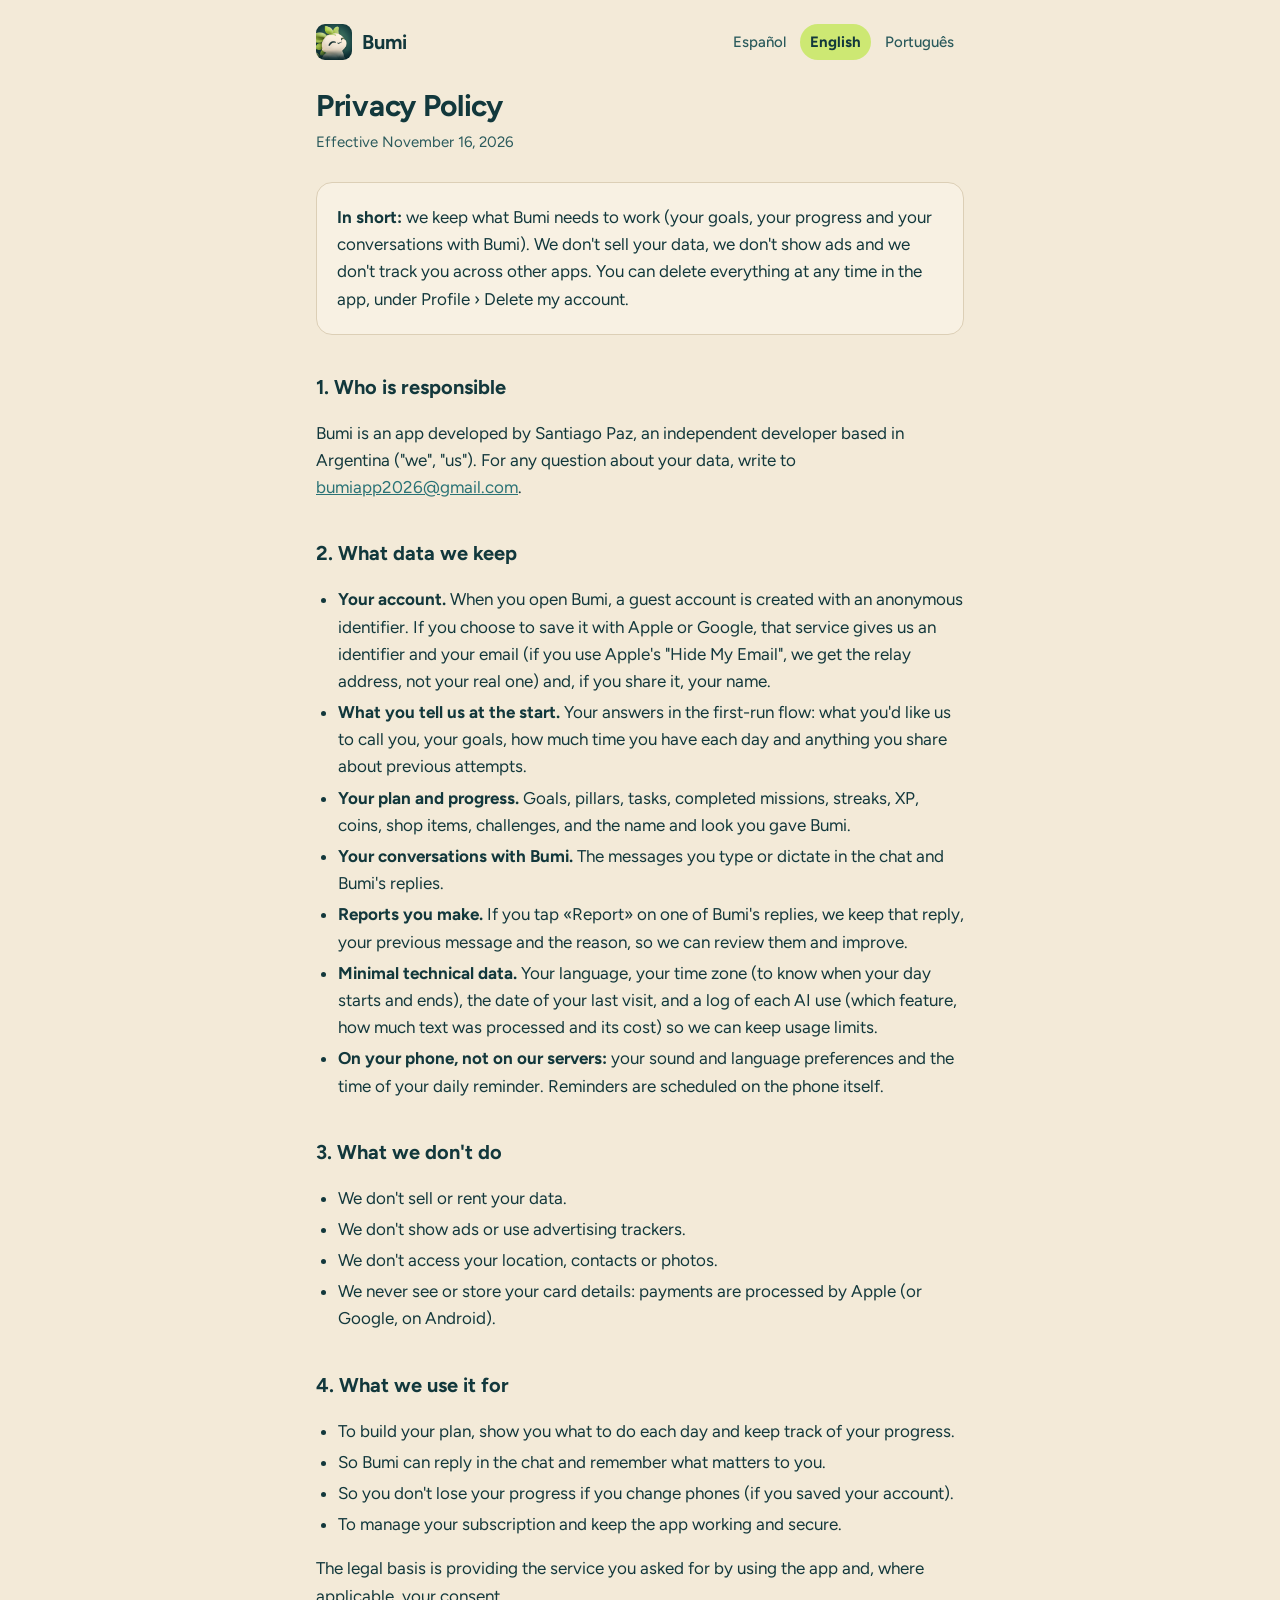
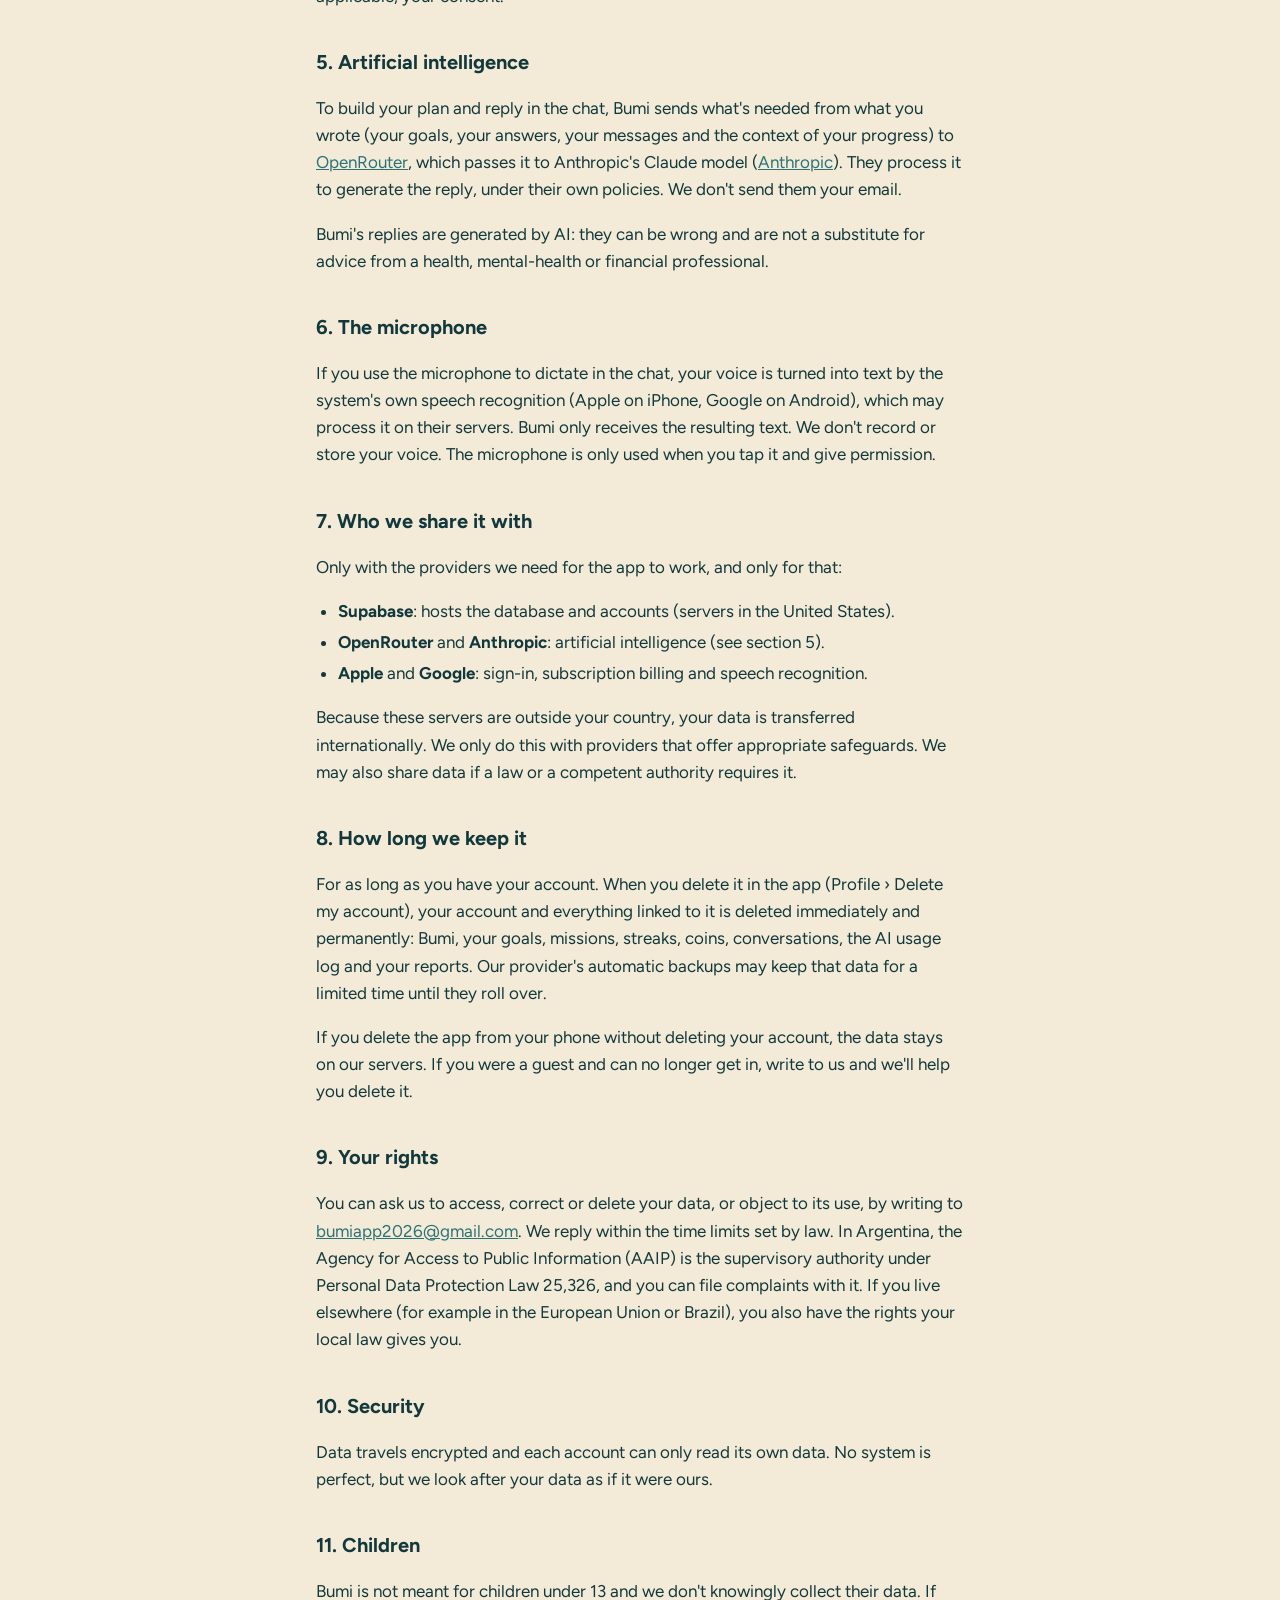
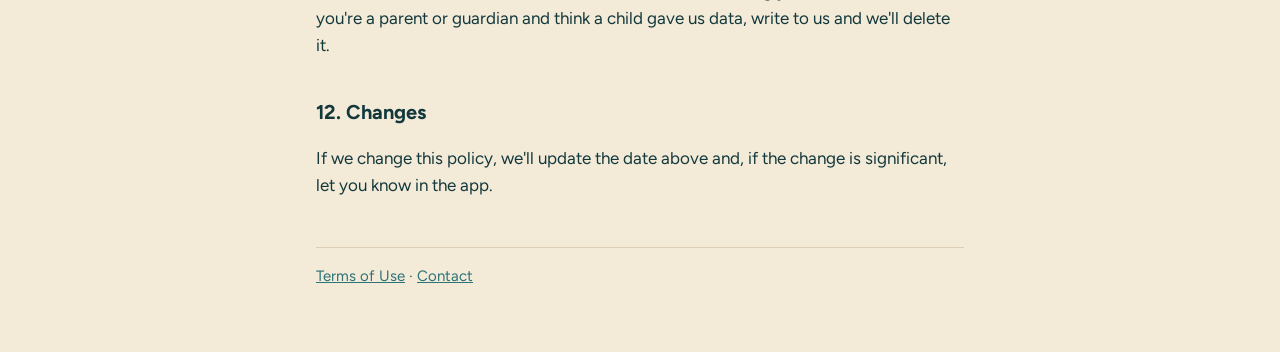
==== en/privacy.html @ 55756a50 "Términos de uso y Política de privacidad de Bumi (es/en/pt)" ====
<!doctype html>
<html lang="en">
<head>
<meta charset="utf-8">
<meta name="viewport" content="width=device-width, initial-scale=1">
<title>Privacy Policy · Bumi</title>
<meta name="description" content="What data Bumi keeps, why, for how long and how to delete it.">
<link rel="preconnect" href="https://fonts.googleapis.com">
<link rel="preconnect" href="https://fonts.gstatic.com" crossorigin>
<link href="https://fonts.googleapis.com/css2?family=Figtree:wght@400;500;700&display=swap" rel="stylesheet">
<link rel="stylesheet" href="../estilo.css">
<link rel="icon" href="../icono.png">
<link rel="alternate" hreflang="es" href="../es/privacidad.html">
<link rel="alternate" hreflang="pt" href="../pt/privacidade.html">
</head>
<body>
<main>
<header>
  <a class="marca" href="../index.html"><img src="../icono.png" alt="">Bumi</a>
  <nav class="idiomas" aria-label="Language">
    <a href="../es/privacidad.html" lang="es">Español</a>
    <a href="privacy.html" aria-current="true" lang="en">English</a>
    <a href="../pt/privacidade.html" lang="pt">Português</a>
  </nav>
</header>

<h1>Privacy Policy</h1>
<p class="vigencia">Effective November 16, 2026</p>

<div class="resumen">
<p><strong>In short:</strong> we keep what Bumi needs to work (your goals, your progress and your conversations with Bumi). We don't sell your data, we don't show ads and we don't track you across other apps. You can delete everything at any time in the app, under Profile › Delete my account.</p>
</div>

<h2>1. Who is responsible</h2>
<p>Bumi is an app developed by Santiago Paz, an independent developer based in Argentina ("we", "us"). For any question about your data, write to <a href="mailto:bumiapp2026@gmail.com">bumiapp2026@gmail.com</a>.</p>

<h2>2. What data we keep</h2>
<ul>
  <li><strong>Your account.</strong> When you open Bumi, a guest account is created with an anonymous identifier. If you choose to save it with Apple or Google, that service gives us an identifier and your email (if you use Apple's "Hide My Email", we get the relay address, not your real one) and, if you share it, your name.</li>
  <li><strong>What you tell us at the start.</strong> Your answers in the first-run flow: what you'd like us to call you, your goals, how much time you have each day and anything you share about previous attempts.</li>
  <li><strong>Your plan and progress.</strong> Goals, pillars, tasks, completed missions, streaks, XP, coins, shop items, challenges, and the name and look you gave Bumi.</li>
  <li><strong>Your conversations with Bumi.</strong> The messages you type or dictate in the chat and Bumi's replies.</li>
  <li><strong>Reports you make.</strong> If you tap «Report» on one of Bumi's replies, we keep that reply, your previous message and the reason, so we can review them and improve.</li>
  <li><strong>Minimal technical data.</strong> Your language, your time zone (to know when your day starts and ends), the date of your last visit, and a log of each AI use (which feature, how much text was processed and its cost) so we can keep usage limits.</li>
  <li><strong>On your phone, not on our servers:</strong> your sound and language preferences and the time of your daily reminder. Reminders are scheduled on the phone itself.</li>
</ul>

<h2>3. What we don't do</h2>
<ul>
  <li>We don't sell or rent your data.</li>
  <li>We don't show ads or use advertising trackers.</li>
  <li>We don't access your location, contacts or photos.</li>
  <li>We never see or store your card details: payments are processed by Apple (or Google, on Android).</li>
</ul>

<h2>4. What we use it for</h2>
<ul>
  <li>To build your plan, show you what to do each day and keep track of your progress.</li>
  <li>So Bumi can reply in the chat and remember what matters to you.</li>
  <li>So you don't lose your progress if you change phones (if you saved your account).</li>
  <li>To manage your subscription and keep the app working and secure.</li>
</ul>
<p>The legal basis is providing the service you asked for by using the app and, where applicable, your consent.</p>

<h2>5. Artificial intelligence</h2>
<p>To build your plan and reply in the chat, Bumi sends what's needed from what you wrote (your goals, your answers, your messages and the context of your progress) to <a href="https://openrouter.ai/privacy">OpenRouter</a>, which passes it to Anthropic's Claude model (<a href="https://www.anthropic.com/legal/privacy">Anthropic</a>). They process it to generate the reply, under their own policies. We don't send them your email.</p>
<p>Bumi's replies are generated by AI: they can be wrong and are not a substitute for advice from a health, mental-health or financial professional.</p>

<h2>6. The microphone</h2>
<p>If you use the microphone to dictate in the chat, your voice is turned into text by the system's own speech recognition (Apple on iPhone, Google on Android), which may process it on their servers. Bumi only receives the resulting text. We don't record or store your voice. The microphone is only used when you tap it and give permission.</p>

<h2>7. Who we share it with</h2>
<p>Only with the providers we need for the app to work, and only for that:</p>
<ul>
  <li><strong>Supabase</strong>: hosts the database and accounts (servers in the United States).</li>
  <li><strong>OpenRouter</strong> and <strong>Anthropic</strong>: artificial intelligence (see section 5).</li>
  <li><strong>Apple</strong> and <strong>Google</strong>: sign-in, subscription billing and speech recognition.</li>
</ul>
<p>Because these servers are outside your country, your data is transferred internationally. We only do this with providers that offer appropriate safeguards. We may also share data if a law or a competent authority requires it.</p>

<h2>8. How long we keep it</h2>
<p>For as long as you have your account. When you delete it in the app (Profile › Delete my account), your account and everything linked to it is deleted immediately and permanently: Bumi, your goals, missions, streaks, coins, conversations, the AI usage log and your reports. Our provider's automatic backups may keep that data for a limited time until they roll over.</p>
<p>If you delete the app from your phone without deleting your account, the data stays on our servers. If you were a guest and can no longer get in, write to us and we'll help you delete it.</p>

<h2>9. Your rights</h2>
<p>You can ask us to access, correct or delete your data, or object to its use, by writing to <a href="mailto:bumiapp2026@gmail.com">bumiapp2026@gmail.com</a>. We reply within the time limits set by law. In Argentina, the Agency for Access to Public Information (AAIP) is the supervisory authority under Personal Data Protection Law 25,326, and you can file complaints with it. If you live elsewhere (for example in the European Union or Brazil), you also have the rights your local law gives you.</p>

<h2>10. Security</h2>
<p>Data travels encrypted and each account can only read its own data. No system is perfect, but we look after your data as if it were ours.</p>

<h2>11. Children</h2>
<p>Bumi is not meant for children under 13 and we don't knowingly collect their data. If you're a parent or guardian and think a child gave us data, write to us and we'll delete it.</p>

<h2>12. Changes</h2>
<p>If we change this policy, we'll update the date above and, if the change is significant, let you know in the app.</p>

<footer>
  <a href="terms.html">Terms of Use</a> · <a href="mailto:bumiapp2026@gmail.com">Contact</a>
</footer>
</main>
</body>
</html>
---- estilo.css ----
/* Bumi — páginas legales. Paleta de la marca (Petróleo + Lima, interior bosque). Ni negro ni blanco. */
:root {
  --fondo: #F3EAD8;
  --tarjeta: #F8F1E3;
  --texto: #12383C;
  --secundario: #2A5A5C;
  --acento: #2A7376;
  --linea: #DCCFB6;
  --sello: #CDE873;
  color-scheme: light;
}
@media (prefers-color-scheme: dark) {
  :root:not([data-theme="light"]) {
    --fondo: #08252A;
    --tarjeta: #0E2F33;
    --texto: #F3EAD8;
    --secundario: #B9CFC8;
    --acento: #CDE873;
    --linea: #1F4A4E;
    --sello: #CDE873;
    color-scheme: dark;
  }
}
:root[data-theme="dark"] {
  --fondo: #08252A;
  --tarjeta: #0E2F33;
  --texto: #F3EAD8;
  --secundario: #B9CFC8;
  --acento: #CDE873;
  --linea: #1F4A4E;
  --sello: #CDE873;
  color-scheme: dark;
}
* { box-sizing: border-box; }
html { -webkit-text-size-adjust: 100%; }
body {
  margin: 0;
  background: var(--fondo);
  color: var(--texto);
  font-family: "Figtree", -apple-system, BlinkMacSystemFont, "Segoe UI", sans-serif;
  font-size: 17px;
  line-height: 1.6;
}
main { max-width: 680px; margin: 0 auto; padding: 24px 16px 64px; }
header { display: flex; align-items: center; justify-content: space-between; gap: 12px; flex-wrap: wrap; margin-bottom: 28px; }
.marca { display: flex; align-items: center; gap: 10px; font-weight: 700; font-size: 20px; color: var(--texto); text-decoration: none; }
.marca img { width: 36px; height: 36px; border-radius: 9px; }
nav.idiomas { display: flex; gap: 4px; }
nav.idiomas a { padding: 6px 10px; border-radius: 999px; color: var(--secundario); text-decoration: none; font-size: 15px; font-weight: 500; }
nav.idiomas a[aria-current="true"] { background: var(--sello); color: #12383C; font-weight: 700; }
h1 { font-size: 30px; line-height: 1.2; margin: 0 0 6px; letter-spacing: -0.01em; }
.vigencia { color: var(--secundario); font-size: 15px; margin: 0 0 28px; }
h2 { font-size: 20px; margin: 36px 0 8px; }
p, li { color: var(--texto); }
ul { padding-left: 22px; }
li { margin: 4px 0; }
a { color: var(--acento); }
.resumen { background: var(--tarjeta); border: 1px solid var(--linea); border-radius: 16px; padding: 4px 20px; }
.lista-paginas { list-style: none; padding: 0; }
.lista-paginas li { margin: 10px 0; }
footer { margin-top: 48px; padding-top: 16px; border-top: 1px solid var(--linea); color: var(--secundario); font-size: 15px; }
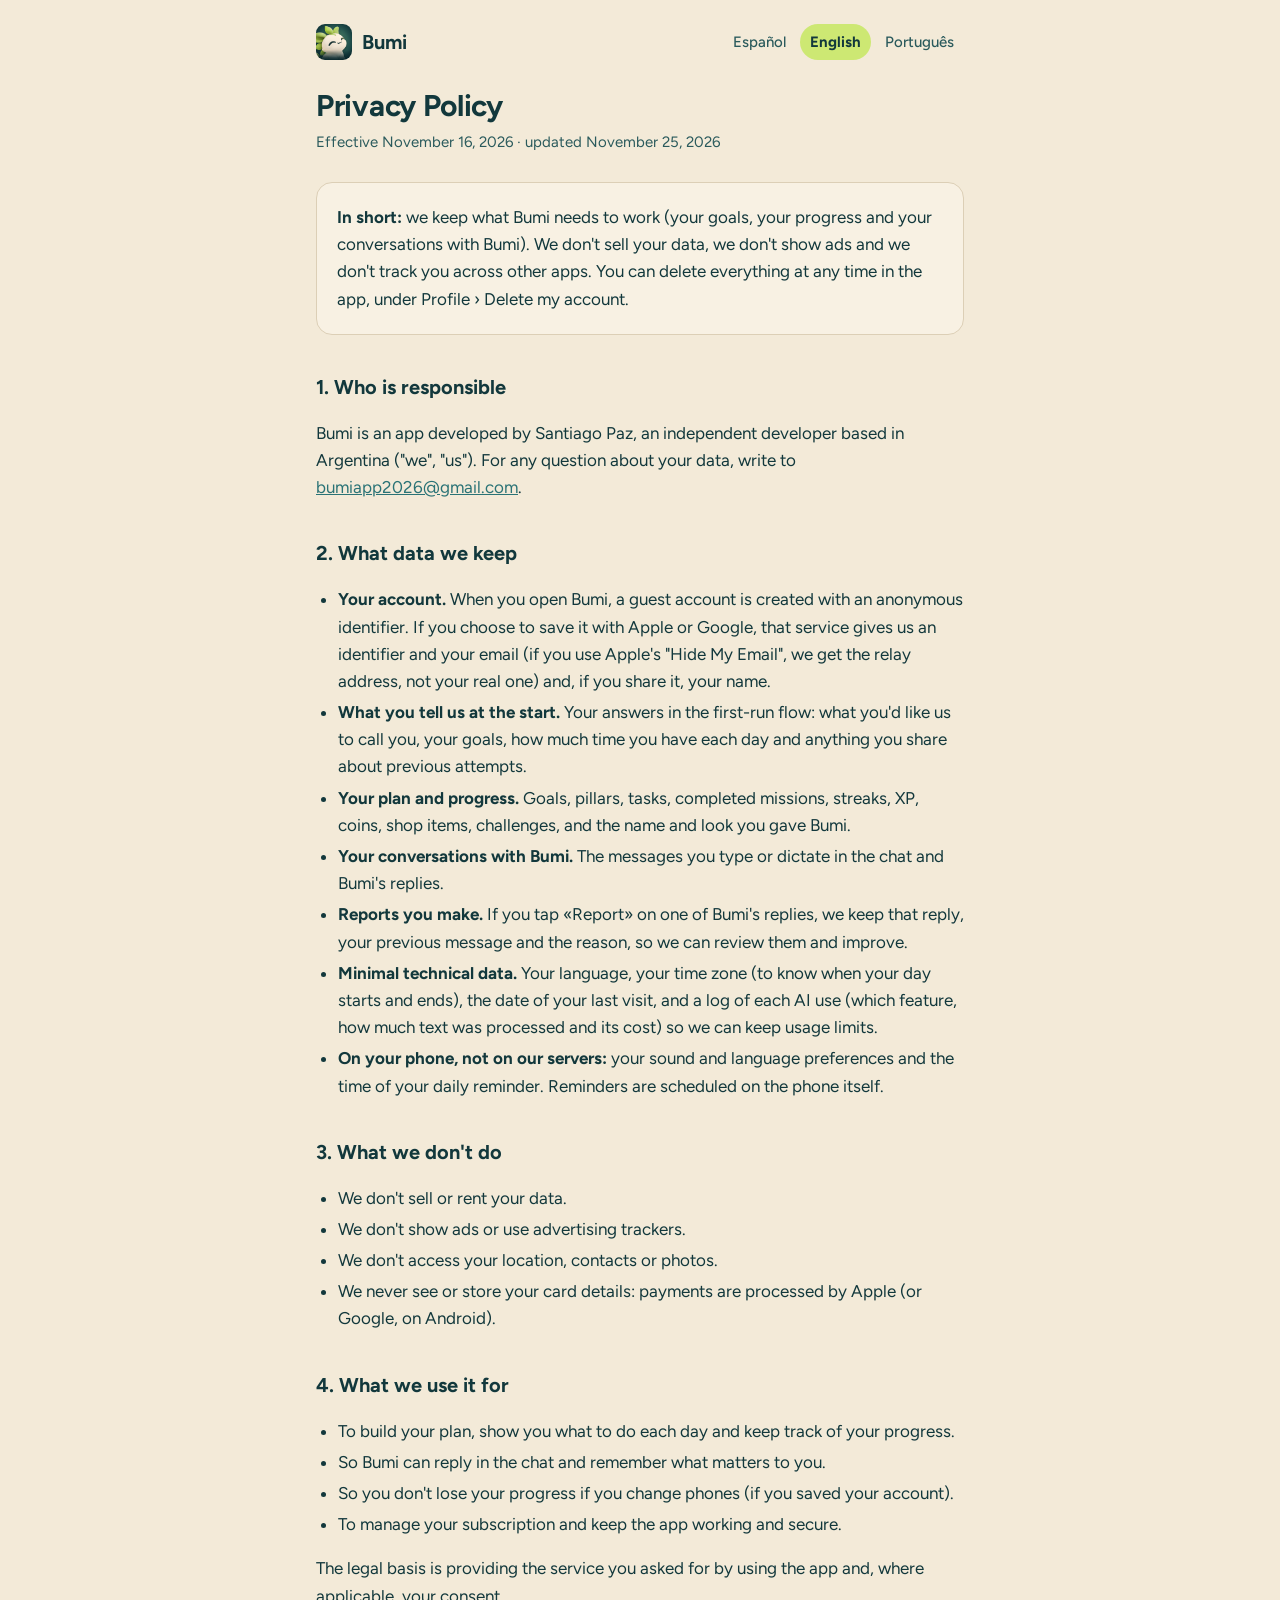
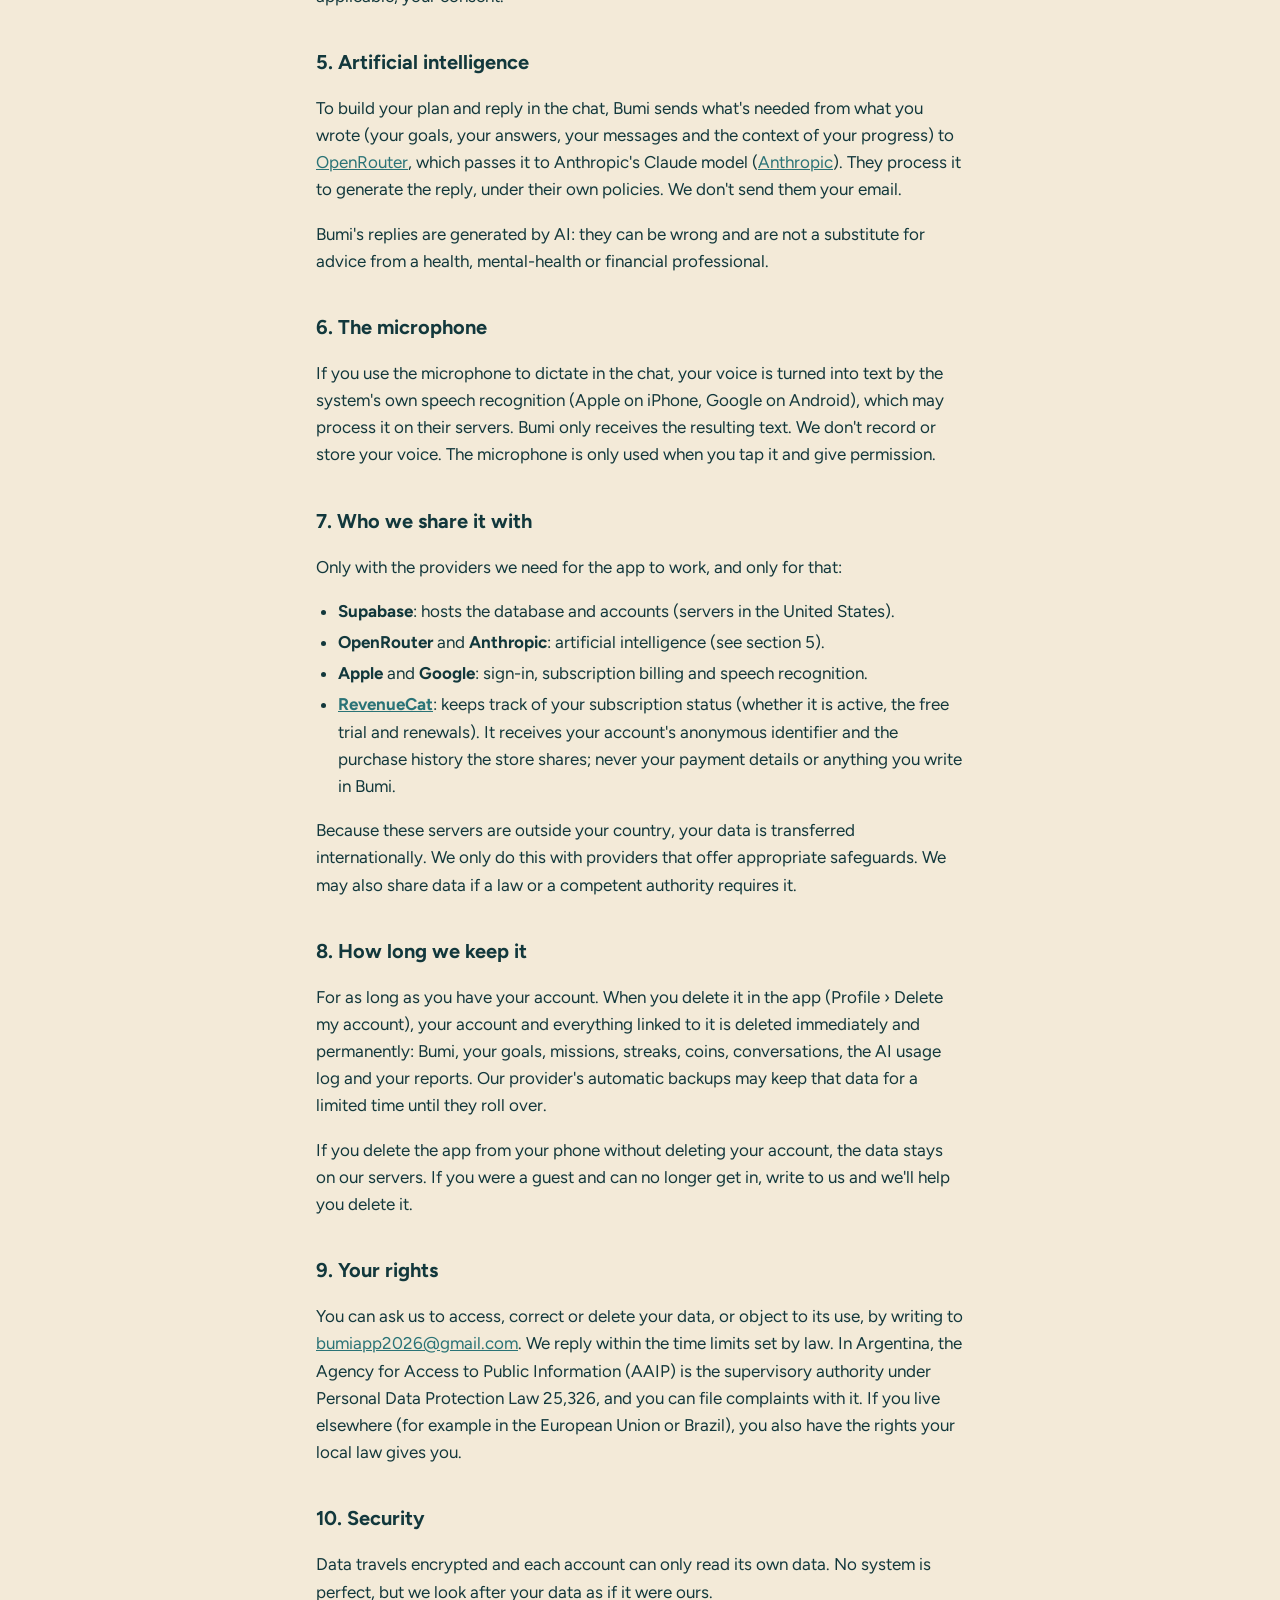
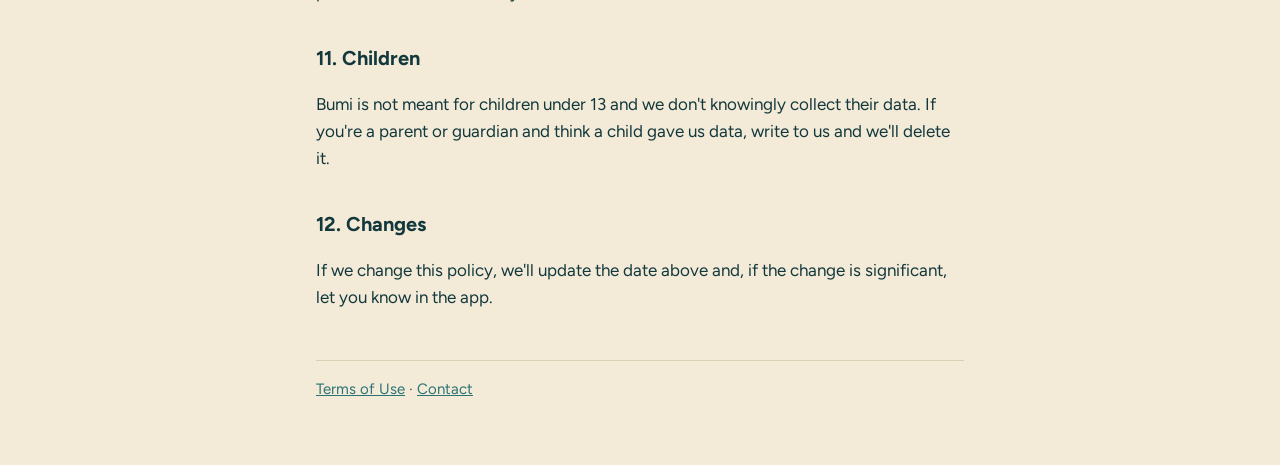
==== commit 639b0d74: "Privacidad: RevenueCat como proveedor de la suscripción; sección de soporte en el índice" ====
--- a/en/privacy.html
+++ b/en/privacy.html
@@ -25,7 +25,7 @@
 </header>
 
 <h1>Privacy Policy</h1>
-<p class="vigencia">Effective November 16, 2026</p>
+<p class="vigencia">Effective November 16, 2026 · updated November 25, 2026</p>
 
 <div class="resumen">
 <p><strong>In short:</strong> we keep what Bumi needs to work (your goals, your progress and your conversations with Bumi). We don't sell your data, we don't show ads and we don't track you across other apps. You can delete everything at any time in the app, under Profile › Delete my account.</p>
@@ -75,6 +75,7 @@
   <li><strong>Supabase</strong>: hosts the database and accounts (servers in the United States).</li>
   <li><strong>OpenRouter</strong> and <strong>Anthropic</strong>: artificial intelligence (see section 5).</li>
   <li><strong>Apple</strong> and <strong>Google</strong>: sign-in, subscription billing and speech recognition.</li>
+  <li><strong><a href="https://www.revenuecat.com/privacy">RevenueCat</a></strong>: keeps track of your subscription status (whether it is active, the free trial and renewals). It receives your account's anonymous identifier and the purchase history the store shares; never your payment details or anything you write in Bumi.</li>
 </ul>
 <p>Because these servers are outside your country, your data is transferred internationally. We only do this with providers that offer appropriate safeguards. We may also share data if a law or a competent authority requires it.</p>
 
